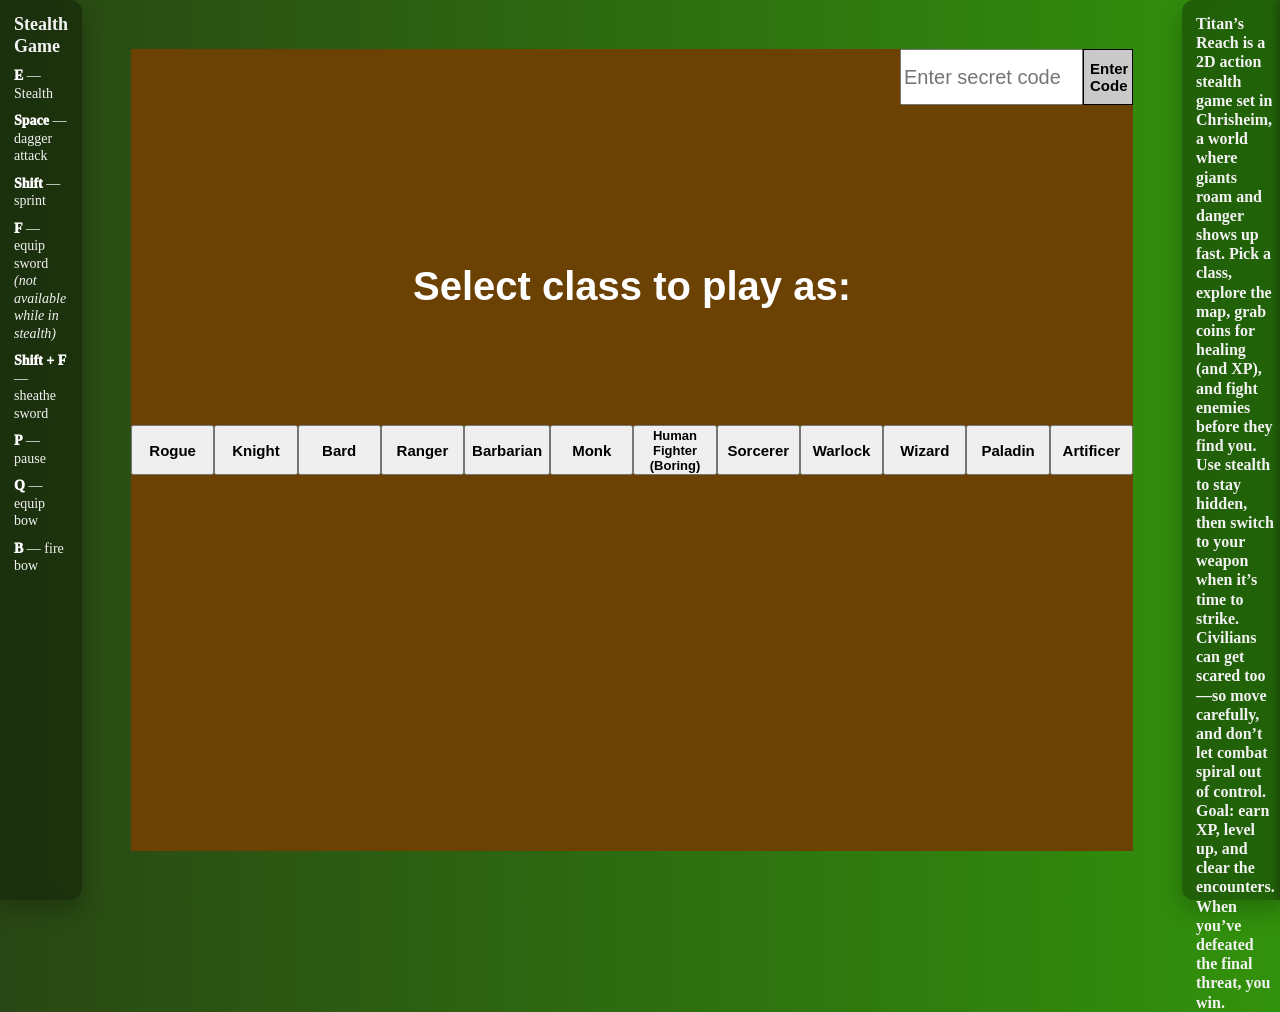
==== index.html @ 7de5fd17 "Modified map." ====
<!DOCTYPE html>
<html lang="en">
    <head>
        <title>Titan's Reach</title>

        <link rel="stylesheet" href="style.css">

        <link rel="icon" href="media/coinspin_transparent.gif">
    </head>
    <body>
        <div class="grid-container">
        <noscript>
            <h1 style="color: red">You must enable JavaScript to play this game. Please enable JavaScript to play.</h1>
        </noscript>
        <div id="left" class="textCard">
            <h3 class="cardTitle">Stealth Game</h3>
                <ul class="instructionList">
                    <li><strong>E</strong> — Stealth</li>
                    <li><strong>Space</strong> — dagger attack</li>
                    <li><strong>Shift</strong> — sprint</li>
                    <li><strong>F</strong> — equip sword <em>(not available while in stealth)</em></li>
                    <li><strong>Shift + F</strong> — sheathe sword</li>
                    <li><strong>P</strong> — pause</li>
                    <li><strong>Q</strong> — equip bow</li>
                    <li><strong>B</strong> — fire bow</li>
                </ul>
        </div>

        <div id="right" class="textCard">
            <h3 class="cardTitle">
                Titan’s Reach is a 2D action stealth game set in Chrisheim, a world where giants roam and danger shows up fast.
                Pick a class, explore the map, grab coins for healing (and XP), and fight enemies before they find you.
                Use stealth to stay hidden, then switch to your weapon when it’s time to strike.
                Civilians can get scared too—so move carefully, and don’t let combat spiral out of control.
                Goal: earn XP, level up, and clear the encounters.
                When you’ve defeated the final threat, you win.
            </h3>
        </div>



        <div id="canvasHolder">
            <canvas id="myCanvas" width="1000" height="800"></canvas>
                <div id="selectScreen">
                    <p>Select class to play as:</p>
                    <button onclick="chooseChar('rogue')">Rogue</button>
                    <button onclick="chooseChar('knight')">Knight</button>
                    <button onclick="chooseChar('bard')">Bard</button>
                    <button onclick="chooseChar('ranger')">Ranger</button>
                    <button onclick="chooseChar('barbarian')">Barbarian</button>
                    <button onclick="chooseChar('monk')">Monk</button>
                    <button onclick="chooseChar('fighter')" style="font-size: 13px">Human Fighter (Boring)</button>
                    <button onclick="chooseChar('sorcerer')">Sorcerer</button>
                    <button onclick="chooseChar('warlock')">Warlock</button>
                    <button onclick="chooseChar('wizard')">Wizard</button>
                    <button onclick="chooseChar('paladain')">Paladin</button>
                    <button onclick="chooseChar('artificer')">Artificer</button>
                    <button onclick="chooseChar('chris')" id="chrisBtn">Chris</button>
                    <button onclick="chooseChar('DEV')" id="DEVBtn">Tests Chacter</button>


                    <form id="testPass"  method="get">
                        <input type="text" id="passcode" placeholder="Enter secret code">
                        <button type="submit" action="submit" id="submitBtn" style="width: 50px; height: 56px;">Enter Code</button>
                    </form>
                </div>
                <button id="reload" onclick="window.location.reload();" class="hidden">Main Menu</button>
                <br>
                <div id="devbuttons">
                    <button onclick="(() =>  {posX = -10, posY = 1500})()">Spawn</button>
                    <button onclick="(() =>  {posX = -4730, posY = -600})">Water castle</button>
                    <button onclick="(() =>  {posX = 23690, posY = 20940})()">Dormor</button>
                    <button onclick="(() =>  {playerHP += 10, playerMaxHP += 10})()">+10 HP</button>
                    <button onclick="(() =>  {playerHP -= 10, playerMaxHP -= 10})()">-10 HP</button>
                    <button onclick="(() =>  {arrowCounter += 10})()">+10 arrows</button>
                    <button onclick="(() =>  {speedMultiplier += 10})()">+10 speed</button>
                    <button onclick="(() =>  {speedMultiplier -= 10})()">-10 speed</button>
                    <button onclick="(() =>  {arrowDamage += 10})()">+10 arrow damage</button>
                    <button onclick="(() =>  {arrowDamage -= 10})()">-10 arrow damage</button>
                    <button>Reset all</button>
                </div>
            <div id="imgHolder">
                <img id="coinImg">
            </div>
        </div>

        <img id="chris" src="media/chris.png" class="hidden">
        <img id="fighter" src="media/fighter.svg" class="hidden">
        <img id="wizard" src="media/wizard.svg" class="hidden">
        <img id="warlock" src="media/warlock.svg" class="hidden">
        <img id="paladain" src="media/paladain.svg" class="hidden">
        <img id="sorcerer" src="media/sorcerer.svg" class="hidden">
        <img id="crashTestDummy" src="media/crashTestDummy.svg" class="hidden">
        <img id="pileOfBob" src="media/pileOfBob.svg" class="hidden">
        <img id="bob" src="media/bob.svg" class="hidden">
        <img id="map" src="media/map.svg" class="hidden">

        <script src="constants.js">//All of the constants</script>
        <script src="variables.js">//All of the variables</script>
        <script src="art.js">//Art for the enemies</script>
        <script src="functions.js">//All of the functions (Mostly animate).</script>
        <script src="listeners.js">//All of the event listeners</script>
        <script src="setup.js">//Runs at startup. Makes the colectibles and then runs animate.</script>
        </div>
    </body>
</html>
---- style.css ----
canvas {
    border: 1px solid black;
    background: #7ed957;
    display: none;
}

.grid-container {
  display: grid;
  grid:
    "left canvas right" 100vh
    /1fr 1100px 1fr;
  width: 100 vw;
}

#canvasHolder {
    position: relative;
    width: 1002px;
    height: 802px;
    background-color: #6c4204;
    margin: auto;
    grid-area: canvas;
    justify-content: center;
}

#imgHolder {
    position: absolute;
    display: none;
    border: 1px solid black;
    right: 0;
    top: 0;
    height: 200px;
    width: 200px;
    text-align: center;
    align-content: center;
}

#coinImg {
    height: 100%;
    width: 100%;
}

#selectScreen {
    display: flex;
    align-items: center;
    justify-content: space-around;
    text-align: center;
    width: 100%;
    height: 100%;
}

#selectScreen button {
    width: 100px;
    height: 50px;
    font-weight: bold;
    font-size: 15px;
}

#selectScreen p {
    position: absolute;
    color: white;
    font-family: sans-serif;
    font-size: 40px;
    font-weight: bold;
    top: 175px;
}

#chrisBtn {
    display: none;
}

#DEVBtn {
    display: none;
}

#devbuttons {
    display: none;
    padding-right: 0px;
    position: absolute;
    color: black;
}


#passcode {
    position: absolute;
    top: 0;
    right: 50px;
    width: 175px;
    height: 50px;
    font-size: 20px;
}

#submitBtn {
    position: absolute;
    top: 0;
    right: 0;
    background-color: #c9c9c9;
    border-radius: 0;
    border: 1px solid black;
    cursor: pointer;
}

.hidden {
    display: none;
}

body {
  background-color: #39611c;
  background-image: linear-gradient(to right, #294714, #32920c);
  min-height: 100vh;
  margin: 0;
}

h3 {
    color: #e6e6e6;
    margin: 0;
    font-weight: 800;
}

#left {
    grid-area: left;
    padding: 14px;
    border-top-left-radius: 0;
    border-bottom-left-radius: 0;
}

#right {
    grid-area: right;
    padding: 14px;
    border-top-right-radius: 0;
    border-bottom-right-radius: 0;
}

.textCard {
    background: rgba(0, 0, 0, 0.32);
    border-radius: 12px;
    box-shadow: 0 10px 25px rgba(0, 0, 0, 0.25);
    backdrop-filter: blur(6px);
    padding: 14px 16px;
}

.cardTitle {
    font-size: 18px;
    line-height: 1.2;
    font-weight: 900;
    margin: 0 0 10px 0;
    color: #f2f2f2;
}

.instructionList {
    margin: 0;
    padding: 0;
    list-style: none;
}

.instructionList li {
    color: #f2f2f2;
    margin: 10px 0;
    line-height: 1.25;
    font-size: 14px;
}

.instructionList strong {
    color: #ffffff;
    font-weight: 950;
}

#right.textCard {
    max-width: 520px;
}

#right.textCard .cardTitle {
    font-size: 16px;
}

#right .textCard h3 {
    font-size: 16px;
    line-height: 1.45;
    font-weight: 650;
}

#right .textCard h3 em {
    font-style: normal;
    color: #ffffff;
}

#reload {
    position: absolute;
    width: 300px;
    height: 50px;
    font-size: 24px;
    font-weight: bold;
    font-family: sans-serif;
    bottom: 150px;
    left: 350px;
    background-color: transparent;
    border-color: transparent;
    color: white;
    cursor: pointer
}

#warning {
    margin-top: 270%;
    color: red;
}

@media (max-width: 1000px) {
    .grid-container {
        grid:
            "left" auto
            "canvas" 100vh
            "right" auto
            / 1fr;
    }

    #canvasHolder {
        width: 100%;
    }
}
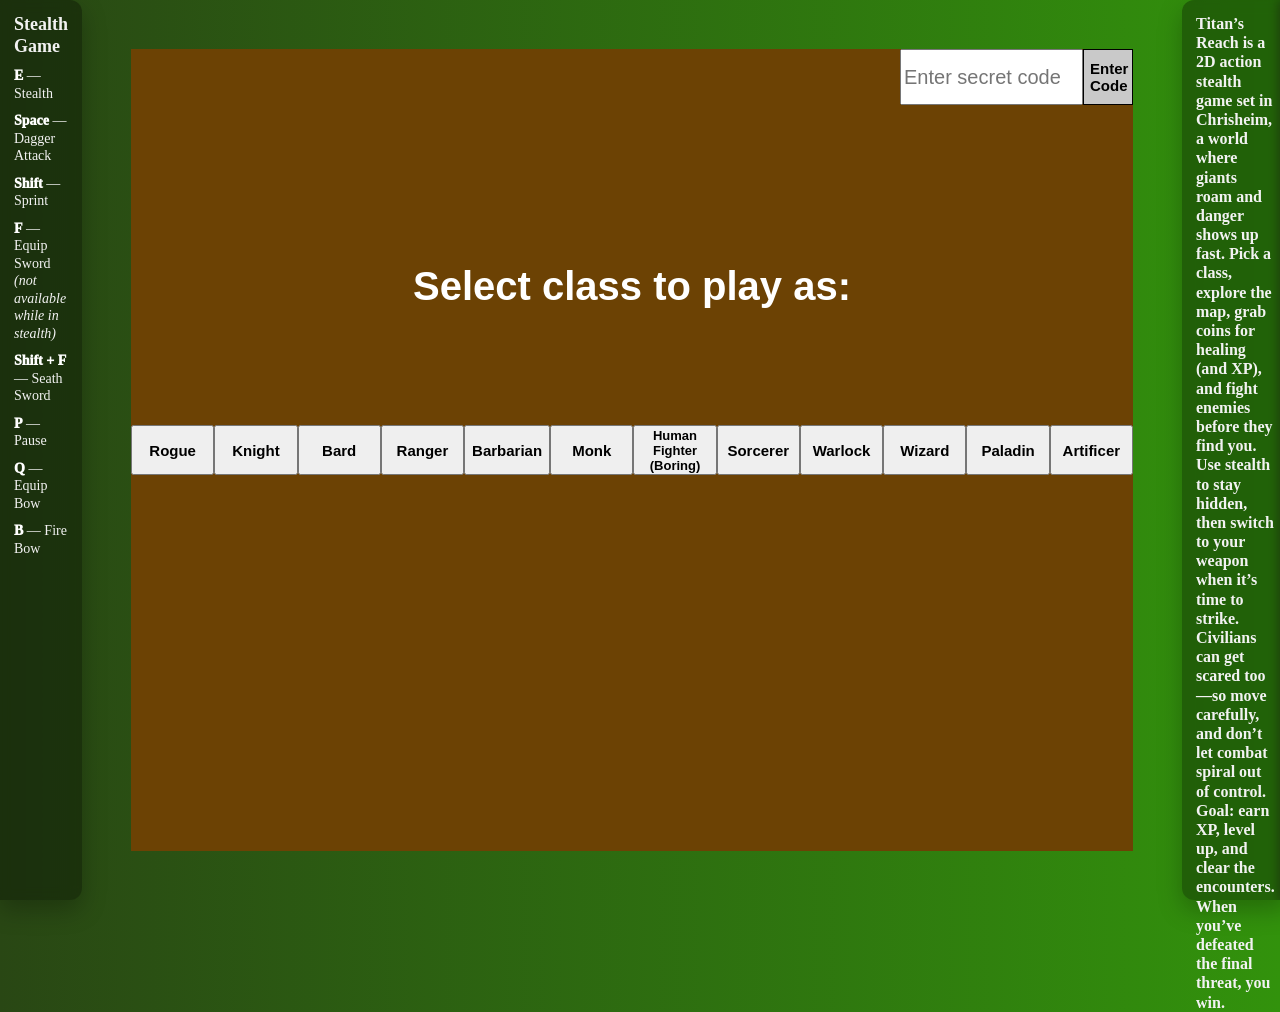
==== commit d13ffa75: "Fixed spelling/Capitalization on index.html." ====
--- a/index.html
+++ b/index.html
@@ -16,13 +16,13 @@
             <h3 class="cardTitle">Stealth Game</h3>
                 <ul class="instructionList">
                     <li><strong>E</strong> — Stealth</li>
-                    <li><strong>Space</strong> — dagger attack</li>
-                    <li><strong>Shift</strong> — sprint</li>
-                    <li><strong>F</strong> — equip sword <em>(not available while in stealth)</em></li>
-                    <li><strong>Shift + F</strong> — sheathe sword</li>
-                    <li><strong>P</strong> — pause</li>
-                    <li><strong>Q</strong> — equip bow</li>
-                    <li><strong>B</strong> — fire bow</li>
+                    <li><strong>Space</strong> — Dagger Attack</li>
+                    <li><strong>Shift</strong> — Sprint</li>
+                    <li><strong>F</strong> — Equip Sword <em>(not available while in stealth)</em></li>
+                    <li><strong>Shift + F</strong> — Seath Sword</li>
+                    <li><strong>P</strong> — Pause</li>
+                    <li><strong>Q</strong> — Equip Bow</li>
+                    <li><strong>B</strong> — Fire Bow</li>
                 </ul>
         </div>
 
@@ -56,7 +56,7 @@
                     <button onclick="chooseChar('paladain')">Paladin</button>
                     <button onclick="chooseChar('artificer')">Artificer</button>
                     <button onclick="chooseChar('chris')" id="chrisBtn">Chris</button>
-                    <button onclick="chooseChar('DEV')" id="DEVBtn">Tests Chacter</button>
+                    <button onclick="chooseChar('DEV')" id="DEVBtn">Tests Character</button>
 
 
                     <form id="testPass"  method="get">
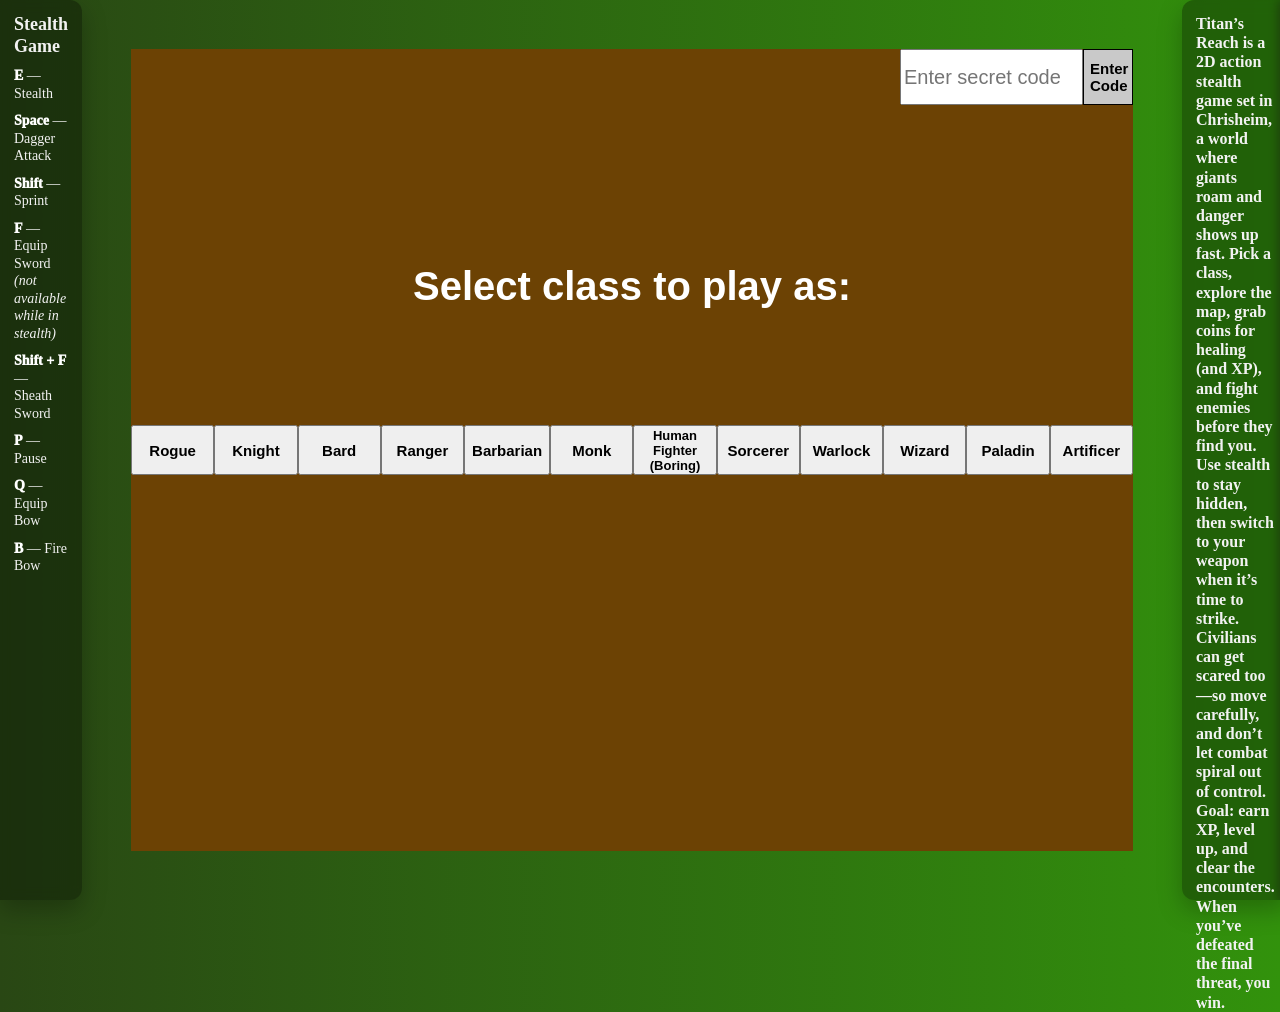
==== commit 7032767a: "Messed up some spelling while fixing spelling" ====
--- a/index.html
+++ b/index.html
@@ -19,7 +19,7 @@
                     <li><strong>Space</strong> — Dagger Attack</li>
                     <li><strong>Shift</strong> — Sprint</li>
                     <li><strong>F</strong> — Equip Sword <em>(not available while in stealth)</em></li>
-                    <li><strong>Shift + F</strong> — Seath Sword</li>
+                    <li><strong>Shift + F</strong> — Sheath Sword</li>
                     <li><strong>P</strong> — Pause</li>
                     <li><strong>Q</strong> — Equip Bow</li>
                     <li><strong>B</strong> — Fire Bow</li>
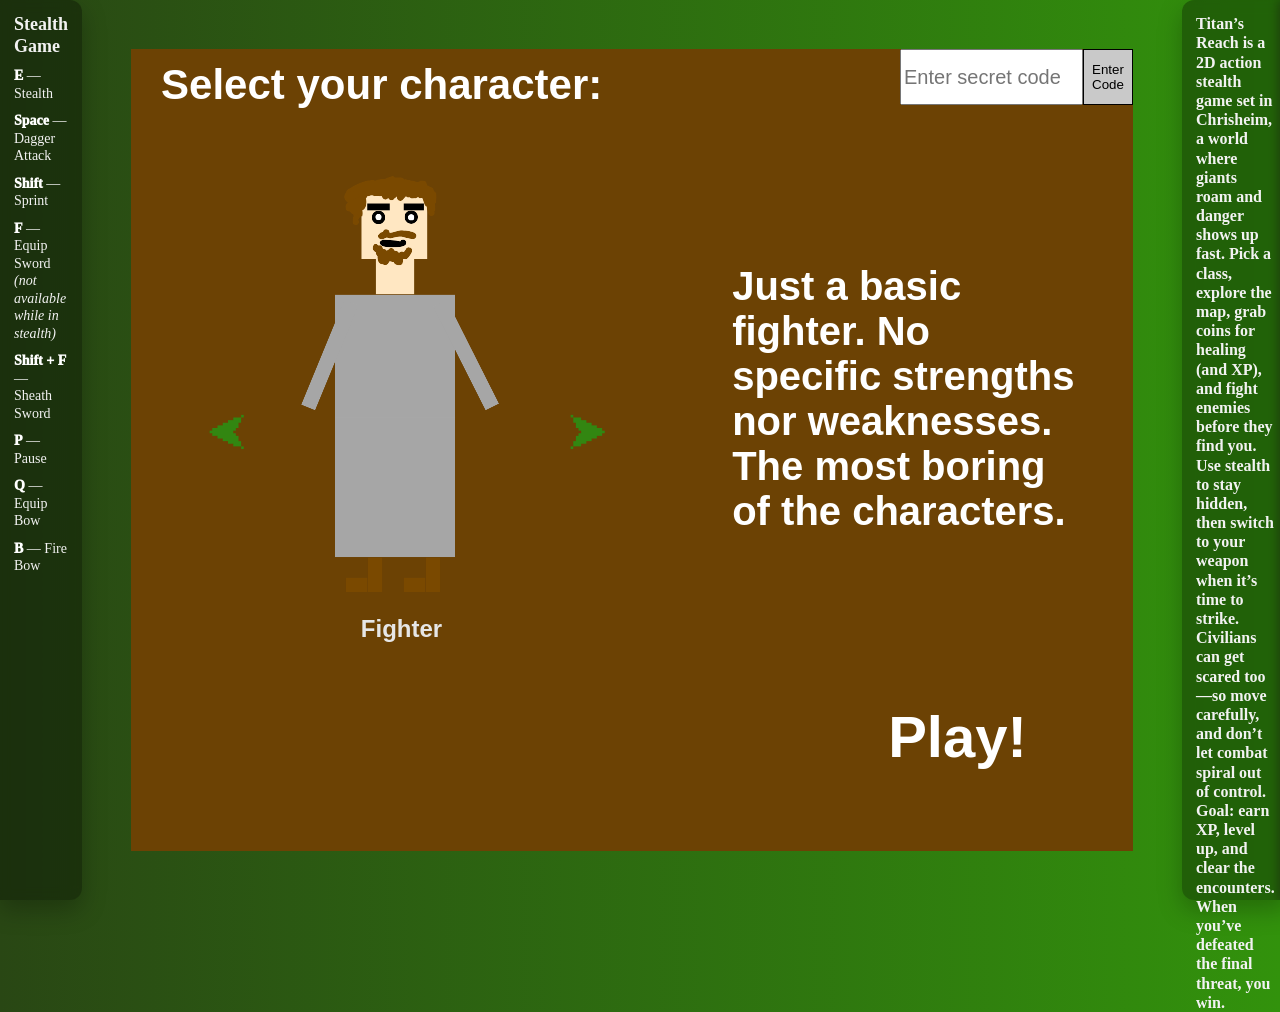
==== commit 463a2221: "moved new chaf select screen to index.html (Not WIP home screen)" ====
--- a/index.html
+++ b/index.html
@@ -6,6 +6,8 @@
         <link rel="stylesheet" href="style.css">
 
         <link rel="icon" href="media/coinspin_transparent.gif">
+
+        <meta charset="utf-8">
     </head>
     <body>
         <div class="grid-container">
@@ -40,29 +42,27 @@
 
 
         <div id="canvasHolder">
+            <form id="testPass"  method="get">
+                <input type="text" id="passcode" placeholder="Enter secret code">
+                <button type="submit" action="submit" id="submitBtn" style="width: 50px; height: 56px;">Enter Code</button>
+            </form>
             <canvas id="myCanvas" width="1000" height="800"></canvas>
-                <div id="selectScreen">
-                    <p>Select class to play as:</p>
-                    <button onclick="chooseChar('rogue')">Rogue</button>
-                    <button onclick="chooseChar('knight')">Knight</button>
-                    <button onclick="chooseChar('bard')">Bard</button>
-                    <button onclick="chooseChar('ranger')">Ranger</button>
-                    <button onclick="chooseChar('barbarian')">Barbarian</button>
-                    <button onclick="chooseChar('monk')">Monk</button>
-                    <button onclick="chooseChar('fighter')" style="font-size: 13px">Human Fighter (Boring)</button>
-                    <button onclick="chooseChar('sorcerer')">Sorcerer</button>
-                    <button onclick="chooseChar('warlock')">Warlock</button>
-                    <button onclick="chooseChar('wizard')">Wizard</button>
-                    <button onclick="chooseChar('paladain')">Paladin</button>
-                    <button onclick="chooseChar('artificer')">Artificer</button>
-                    <button onclick="chooseChar('chris')" id="chrisBtn">Chris</button>
-                    <button onclick="chooseChar('DEV')" id="DEVBtn">Tests Character</button>
+                <div id="selectScreen" style="display: block;">
+                    <h1 id="charLabel">Select your character:</h1>
 
+                    <button id="lArr" onclick="prevChar()">&#x2B9C;</button>
+                    <button id="rArr" onclick="nextChar()">&#x2B9E;</button>
 
-                    <form id="testPass"  method="get">
-                        <input type="text" id="passcode" placeholder="Enter secret code">
-                        <button type="submit" action="submit" id="submitBtn" style="width: 50px; height: 56px;">Enter Code</button>
-                    </form>
+                    <div id="charImg">
+                        <img src="media/fighter.svg" alt="Human fighter. Boring...">
+                        <div id="charName">
+                            <h3>Fighter</h3>
+                        </div>
+                    </div>
+                    
+                    <p id="charDesc">Just a basic fighter. No specific strengths nor weaknesses. The most boring of the characters.</p>
+
+                    <button id="play" onclick="play()">Play!</button>
                 </div>
                 <button id="reload" onclick="window.location.reload();" class="hidden">Main Menu</button>
                 <br>
@@ -101,6 +101,7 @@
         <script src="functions.js">//All of the functions (Mostly animate).</script>
         <script src="listeners.js">//All of the event listeners</script>
         <script src="setup.js">//Runs at startup. Makes the colectibles and then runs animate.</script>
+        <script src="charMoving.js">//Code to select character.</script>
         </div>
     </body>
 </html>
--- a/style.css
+++ b/style.css
@@ -39,20 +39,78 @@
     width: 100%;
 }
 
+#lesserbob {
+    width: 100%;
+    height: 100%;
+}
+
+#bobtwo {
+    position: absolute;
+    top: 300px;
+    left: 10px;
+}
+
+#bobthree {
+    position: absolute;
+    top: 125px;
+    font-size: 67px;
+    left: 10px;
+    color: white;
+}
+
+#bobfour {
+    position: absolute;
+    top: 330px;
+    left: 10px;
+}
+
+#bobfive {
+    position: absolute;
+    height: 100%;
+    width: 100%;
+    color: white;
+    top: 350px;
+}
+
+#bobsix {
+    position: absolute;
+    height: 100%;
+    width: 100%;
+    color: white;
+    top: 350px;
+}
+
+#bobsixpointfive {
+    position: absolute;
+    top: 360px;
+    left: 10px; 
+}
+
+#bobby {
+    background-color: rgba(0, 0, 0, 0.8);
+    width: 100%;
+    height: 100%;
+    display: none;
+    z-index: 1000000;
+}
+
+#bobbytwo {
+    background-color: rgba(0, 0, 0, 0.8);
+    width: 100%;
+    height: 100%;
+    display: none;
+    z-index: 1000000;
+}
+
 #selectScreen {
-    display: flex;
-    align-items: center;
-    justify-content: space-around;
-    text-align: center;
-    width: 100%;
-    height: 100%;
-}
-
-#selectScreen button {
-    width: 100px;
-    height: 50px;
+    width: 100%;
+    height: 100%;
+    border-width: 0;
+    overflow: hidden;
+    font-family: sans-serif;
+    color: #FFFFFF;
     font-weight: bold;
-    font-size: 15px;
+    display: none;
 }
 
 #selectScreen p {
@@ -203,6 +261,78 @@
     color: red;
 }
 
+#lArr {
+    position: absolute;
+    top: 45%;
+    left: 7%;
+    font-size: 42px;
+    background-color: transparent;
+    border-width: 0;
+    color: #328611;
+    cursor: pointer;
+}
+
+#rArr {
+    position: absolute;
+    top: 45%;
+    left: 43%;
+    font-size: 42px;
+    background-color: transparent;
+    border-width: 0;
+    color: #328611;
+    cursor: pointer;
+}
+
+#charImg {
+    position: absolute;
+    top: 15%;
+    left: 17%;
+    width: 20%;
+}
+
+#charImg img {
+	width: 100%;
+	max-height: 475px;
+}
+
+#charLabel {
+    position: absolute;
+    top: -2%;
+    left: 3%;
+    font-size: 42px;
+}
+
+#charName {
+    position: absolute;
+    bottom: -10%;
+    width: 100%;
+    text-align: center;
+}
+
+#charName h3 {
+    font-size: 24px;
+}
+
+#charDesc {
+    position: absolute;
+    font-size: 28px;
+    width: 35%;
+    top: 15%;
+    left: 60%;
+}
+
+#play {
+    position: absolute;
+    bottom: 10%;
+    right: 10%;
+    font-size: 58px;
+    font-weight: bold;
+    color: #FFFFFF;
+    background-color: transparent;
+    border-width: 0;
+    cursor: pointer;
+}
+
 @media (max-width: 1000px) {
     .grid-container {
         grid:
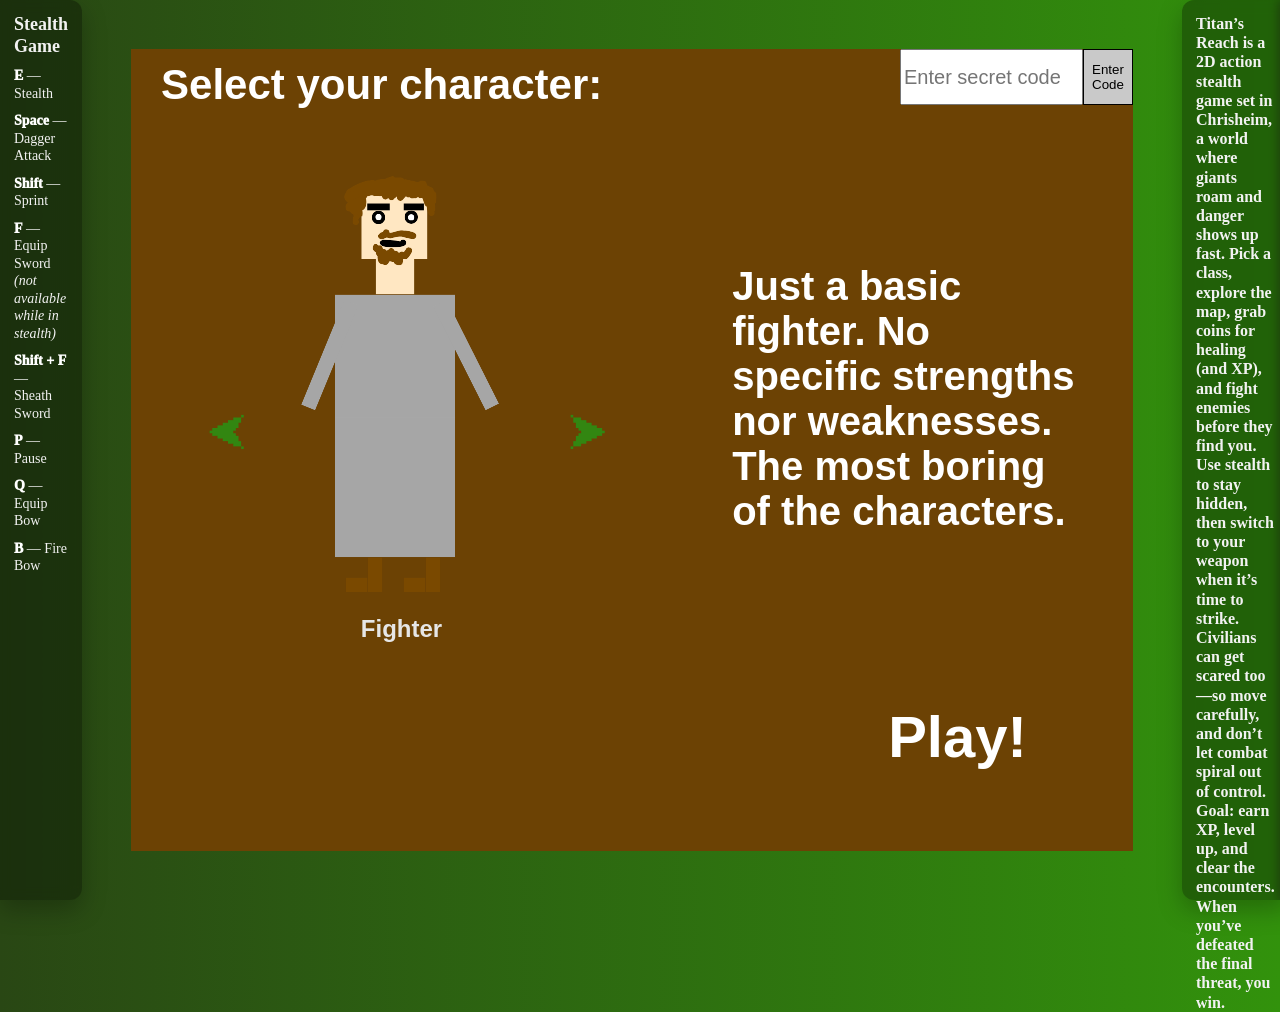
==== commit 76332a38: "Bob time!!!" ====
--- a/index.html
+++ b/index.html
@@ -94,6 +94,7 @@
         <img id="pileOfBob" src="media/pileOfBob.svg" class="hidden">
         <img id="bob" src="media/bob.svg" class="hidden">
         <img id="map" src="media/map.svg" class="hidden">
+        <img id="bobEnemy" src="media/bobEnemy.svg" class="hidden">
 
         <script src="constants.js">//All of the constants</script>
         <script src="variables.js">//All of the variables</script>
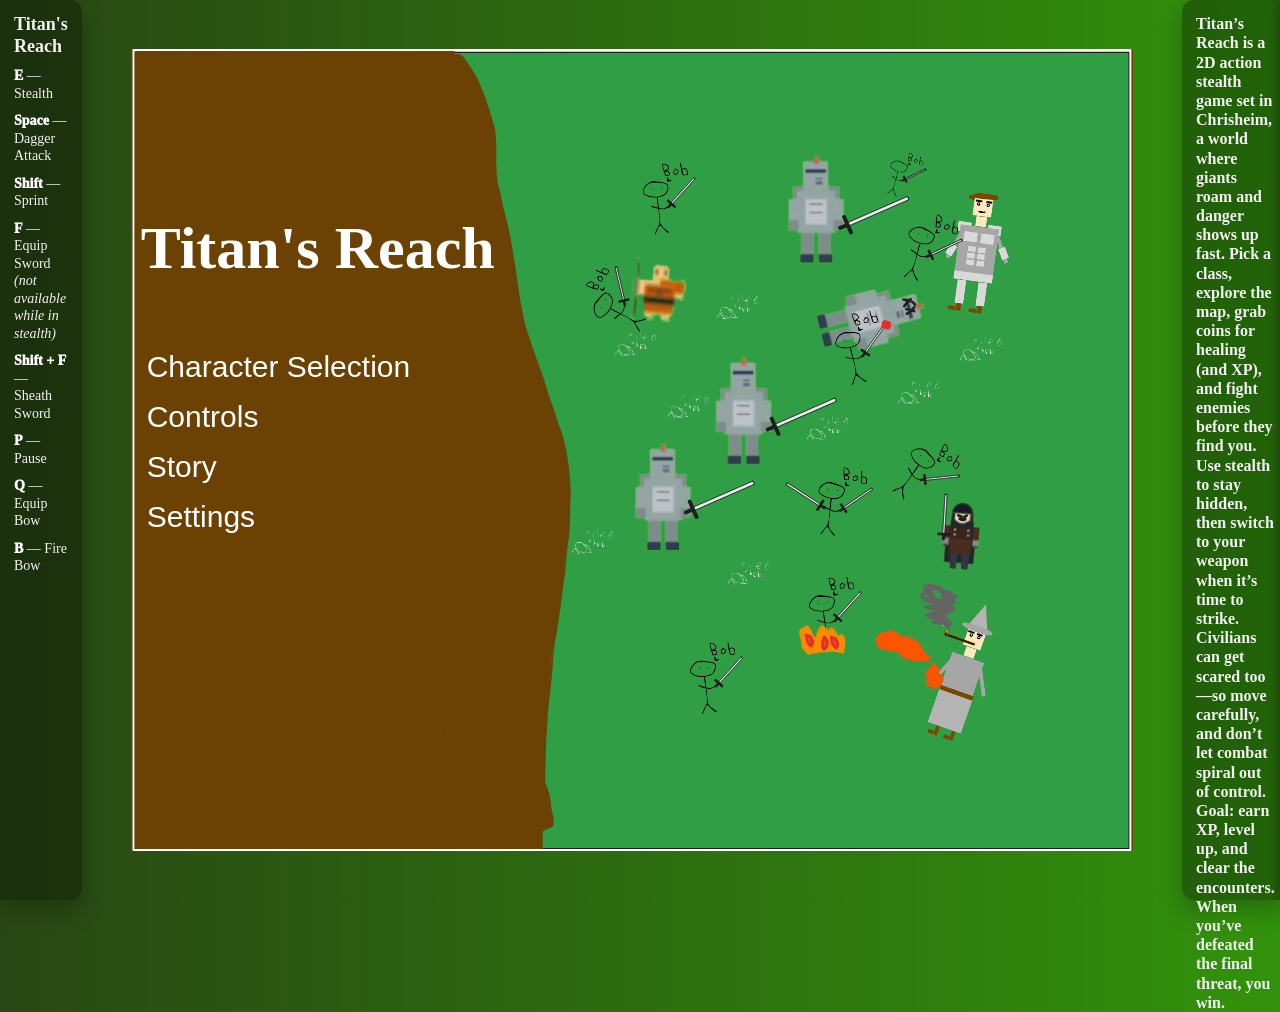
==== commit 9b9aa38f: "Moved testing to main. Stuff worlks now." ====
--- a/index.html
+++ b/index.html
@@ -15,7 +15,7 @@
             <h1 style="color: red">You must enable JavaScript to play this game. Please enable JavaScript to play.</h1>
         </noscript>
         <div id="left" class="textCard">
-            <h3 class="cardTitle">Stealth Game</h3>
+            <h3 class="cardTitle">Titan's Reach</h3>
                 <ul class="instructionList">
                     <li><strong>E</strong> — Stealth</li>
                     <li><strong>Space</strong> — Dagger Attack</li>
@@ -42,12 +42,38 @@
 
 
         <div id="canvasHolder">
-            <form id="testPass"  method="get">
-                <input type="text" id="passcode" placeholder="Enter secret code">
-                <button type="submit" action="submit" id="submitBtn" style="width: 50px; height: 56px;">Enter Code</button>
-            </form>
             <canvas id="myCanvas" width="1000" height="800"></canvas>
-                <div id="selectScreen" style="display: block;">
+                <div id="lesserbob">
+                    <img id="bobPic" src="media/homeMenu.svg" style="z-index: 0;">
+                    <h1 id="bobthree">Titan's Reach</h1>
+                    <button onclick="switchScren()" id="bobtwo">Character Selection</button>
+                    <button id="bobfour" onclick="showTex()">Controls</button>
+                    <div id="bobby" onclick="showTex()">
+                    <p id="bobfive">
+                    E — Stealth<br>
+                    Space — Dagger Attack<br>
+                    Shift — Sprint<br>
+                    F — Equip Sword (not available while in stealth)<br>
+                    Shift + F — Sheath Sword<br>
+                    P — Pause<br>
+                    Q — Equip Bow<br>
+                    B — Fire Bow
+                    </p>
+                    </div>
+                    <button id="bobsixpointfive" onclick="showOtherTex()">Story</button>
+                    <div id="bobbytwo" onclick="showOtherTex()">
+                    <p id="bobsix">
+                   Titan’s Reach is a 2D action stealth game set in Chrisheim, a world where giants roam and danger shows up fast. Pick a class, explore the map, grab coins for healing (and XP), and fight enemies before they find you. Use stealth to stay hidden, then switch to your weapon when it’s time to strike. Civilians can get scared too—so move carefully, and don’t let combat spiral out of control. Goal: earn XP, level up, and clear the encounters. When you’ve defeated the final threat, you win.
+                    </p>
+                    </div>
+                    <button onclick="settingsScreen()" id="bobseven">Settings</button>
+                </div>
+                <div id="selectScreen">
+                    <form id="testPass"  method="get">
+                        <input type="text" id="passcode" placeholder="Enter secret code">
+                        <button type="submit" action="submit" id="submitBtn" style="width: 50px; height: 56px;">Enter Code</button>
+                    </form>
+
                     <h1 id="charLabel">Select your character:</h1>
 
                     <button id="lArr" onclick="prevChar()">&#x2B9C;</button>
@@ -63,6 +89,21 @@
                     <p id="charDesc">Just a basic fighter. No specific strengths nor weaknesses. The most boring of the characters.</p>
 
                     <button id="play" onclick="play()">Play!</button>
+                </div>
+                <div id="settingsScreen">
+                    <button onclick="goHome()" id="backbutton">Back</button>
+                    <p>Hello, this is the settings screen!</p>
+                    <p>still under construction though see ya later</p>
+                    <label for="slider">Adjust Value For In Game Zoom: </label>
+                    <input type="range" id="slider" step="0.1" min=".3" max="1" value="0.5">
+                    <p>Zoom Level: <span id="displayValue">0.5</span></p>
+                    <p>Music: 
+                        <label class="switch" onclick="toggleMusic()">
+                            <input type="checkbox" checked id="music???">
+                            <span class="slider round"></span>
+                        </label>
+                    </p>
+
                 </div>
                 <button id="reload" onclick="window.location.reload();" class="hidden">Main Menu</button>
                 <br>
--- a/style.css
+++ b/style.css
@@ -44,62 +44,106 @@
     height: 100%;
 }
 
+#bobPic {
+    position: absolute;
+    top: 0;
+    left: 0;
+    width: 100%;
+    height: 100%;
+}
+
 #bobtwo {
     position: absolute;
     top: 300px;
     left: 10px;
+    background: none;
+    border: none;
+    color: white;
+    font-size: 30px;
 }
 
 #bobthree {
     position: absolute;
     top: 125px;
-    font-size: 67px;
+    font-size: 60px;
     left: 10px;
     color: white;
 }
 
 #bobfour {
     position: absolute;
-    top: 330px;
+    top: 350px;
     left: 10px;
+    background: none;
+    border: none;
+    color: white;
+    font-size: 30px;
 }
 
 #bobfive {
     position: absolute;
-    height: 100%;
-    width: 100%;
     color: white;
     top: 350px;
+    width: 350px;
+    font-family: sans-serif;
 }
 
 #bobsix {
     position: absolute;
-    height: 100%;
-    width: 100%;
-    color: white;
-    top: 350px;
+    color: white;
+    top: 300px;
+    width: 300px;
+    font-family: sans-serif;
 }
 
 #bobsixpointfive {
     position: absolute;
-    top: 360px;
-    left: 10px; 
+    top: 400px;
+    left: 10px;
+    background: none;
+    border: none;
+    color: white;
+    font-size: 30px;
+}
+
+#bobseven {
+    position: absolute;
+    top: 450px;
+    left: 10px;
+    background: none;
+    border: none;
+    color: white;
+    font-size: 30px;
 }
 
 #bobby {
+    position: absolute;
+    top: 0;
+    left: 0;
     background-color: rgba(0, 0, 0, 0.8);
     width: 100%;
     height: 100%;
     display: none;
     z-index: 1000000;
+    text-align: center;
+    align-content: center;
+    flex-wrap: wrap;
+    justify-content: center;
 }
 
 #bobbytwo {
+    position: absolute;
+    top: 0;
+    left: 0;
     background-color: rgba(0, 0, 0, 0.8);
     width: 100%;
     height: 100%;
     display: none;
     z-index: 1000000;
+    text-align: center;
+    align-content: center;
+    flex-wrap: wrap;
+    justify-content: center;
 }
 
 #selectScreen {
@@ -111,6 +155,22 @@
     color: #FFFFFF;
     font-weight: bold;
     display: none;
+}
+
+#settingsScreen {
+    width: 100%;
+    height: 100%;
+    border-width: 0;
+    overflow: hidden;
+    font-family: sans-serif;
+    color: #FFFFFF;
+    font-weight: bold;
+    display: none;
+}
+
+#slider {
+  width: 100%;
+  height: 25px;
 }
 
 #selectScreen p {
@@ -333,6 +393,66 @@
     cursor: pointer;
 }
 
+.switch {
+  position: relative;
+  display: inline-block;
+  width: 45px;
+  height: 18px;
+}
+
+.switch input { 
+  opacity: 0;
+  width: 0;
+  height: 0;
+}
+
+.slider {
+  position: absolute;
+  cursor: pointer;
+  top: 0;
+  left: 0;
+  right: 0;
+  bottom: 0;
+  background-color: #ccc;
+  -webkit-transition: .4s;
+  transition: .4s;
+}
+
+.slider:before {
+  position: absolute;
+  content: "";
+  height: 13px;
+  width: 13px;
+  left: 4px;
+  bottom: 2.3px;
+  background-color: white;
+  -webkit-transition: .4s;
+  transition: .4s;
+}
+
+input:checked + .slider {
+  background-color: #2196F3;
+}
+
+input:focus + .slider {
+  box-shadow: 0 0 1px #2196F3;
+}
+
+input:checked + .slider:before {
+  -webkit-transform: translateX(24px);
+  -ms-transform: translateX(24px);
+  transform: translateX(24px);
+}
+
+/* Rounded sliders */
+.slider.round {
+  border-radius: 34px;
+}
+
+.slider.round:before {
+  border-radius: 50%;
+}
+
 @media (max-width: 1000px) {
     .grid-container {
         grid:
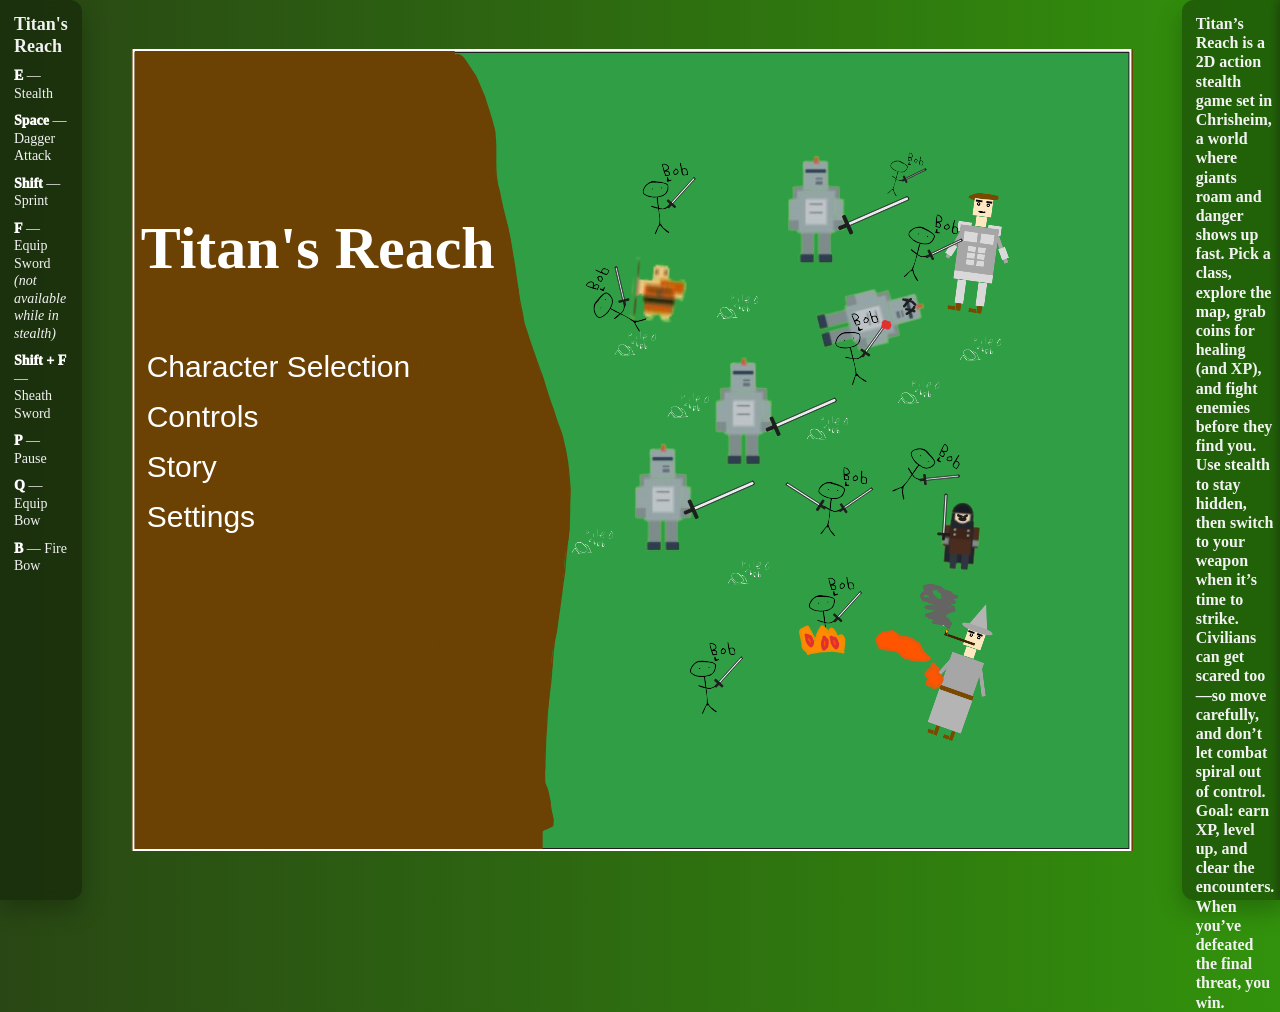
==== commit 9eb2a900: "Fighter turns red when hit." ====
--- a/index.html
+++ b/index.html
@@ -135,7 +135,8 @@
         <img id="pileOfBob" src="media/pileOfBob.svg" class="hidden">
         <img id="bob" src="media/bob.svg" class="hidden">
         <img id="map" src="media/map.svg" class="hidden">
-        <img id="bobEnemy" src="media/bobEnemy.svg" class="hidden">
+        <img id="bobEnemy" src="media/bobEnemy.svg" class="hidden">	
+	    <img id="fighterDmgd" src="media/fighterDmgd.svg" class="hidden">
 
         <script src="constants.js">//All of the constants</script>
         <script src="variables.js">//All of the variables</script>
